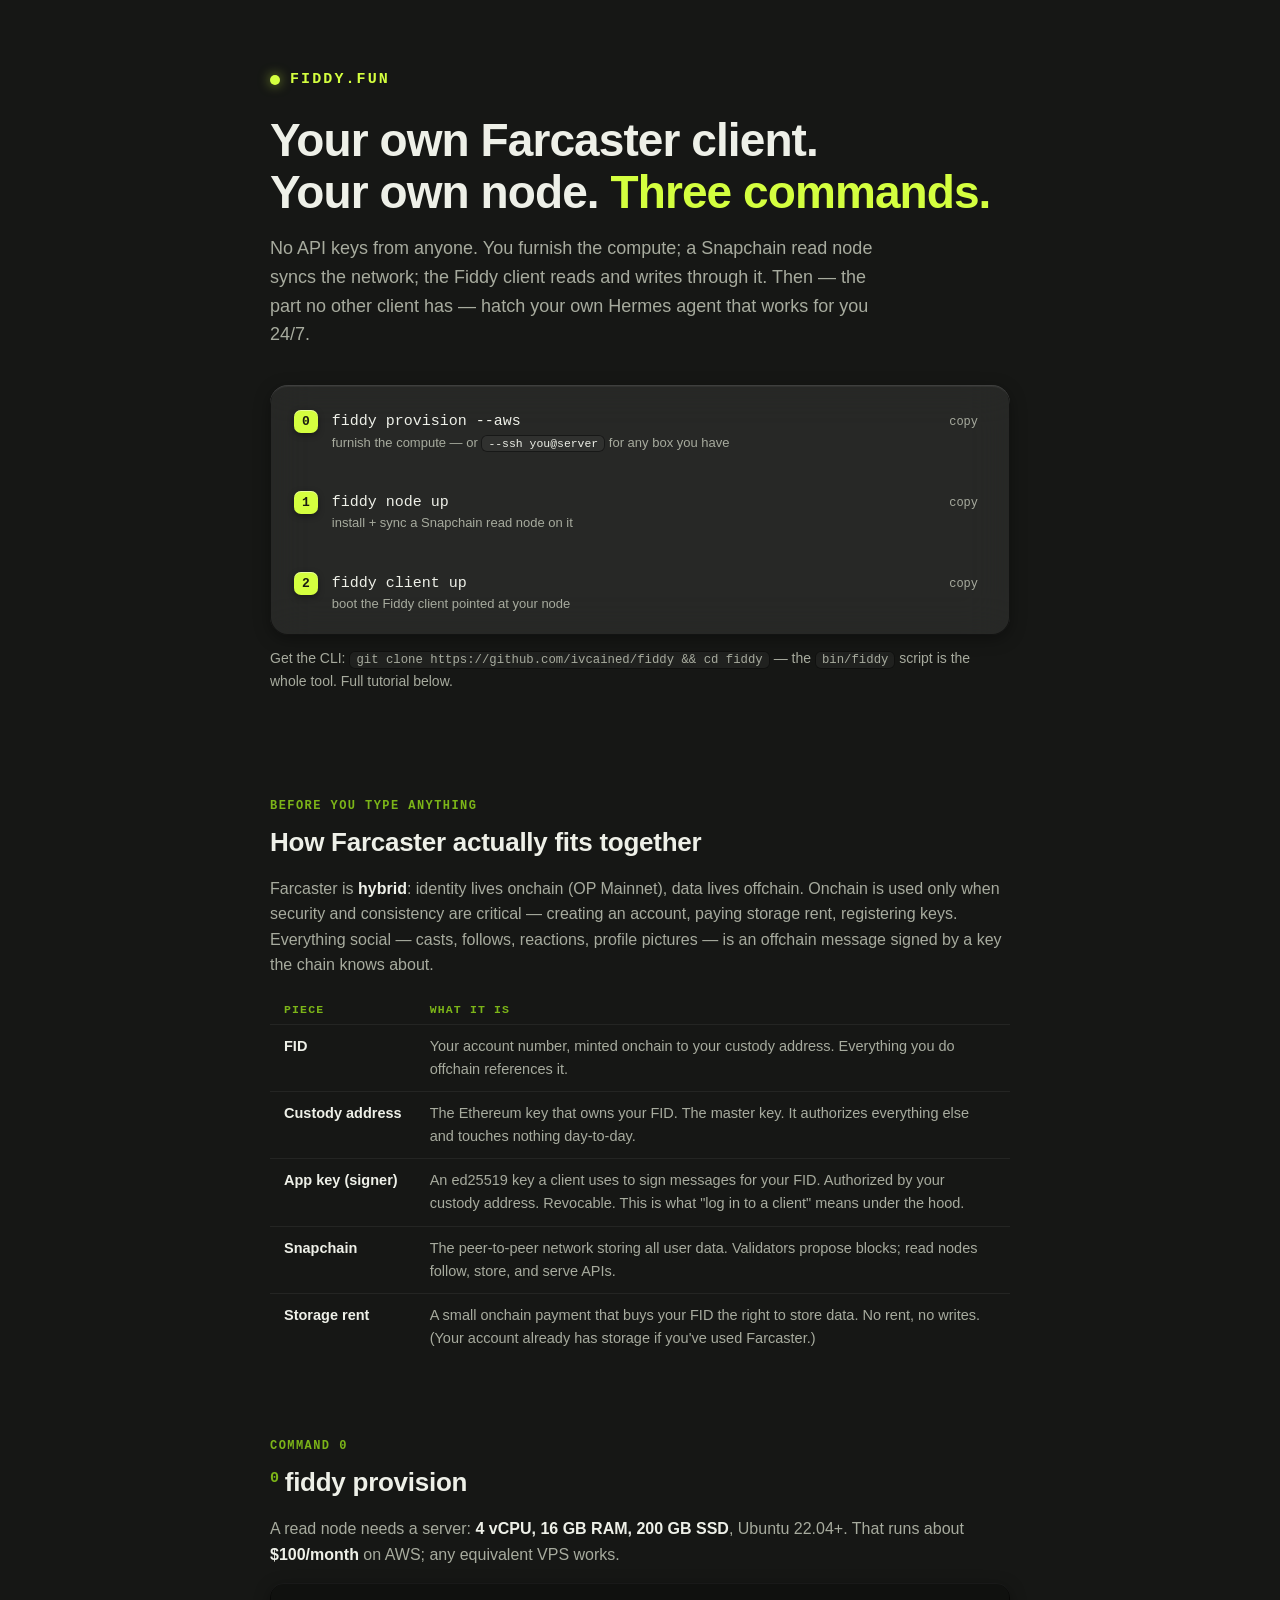
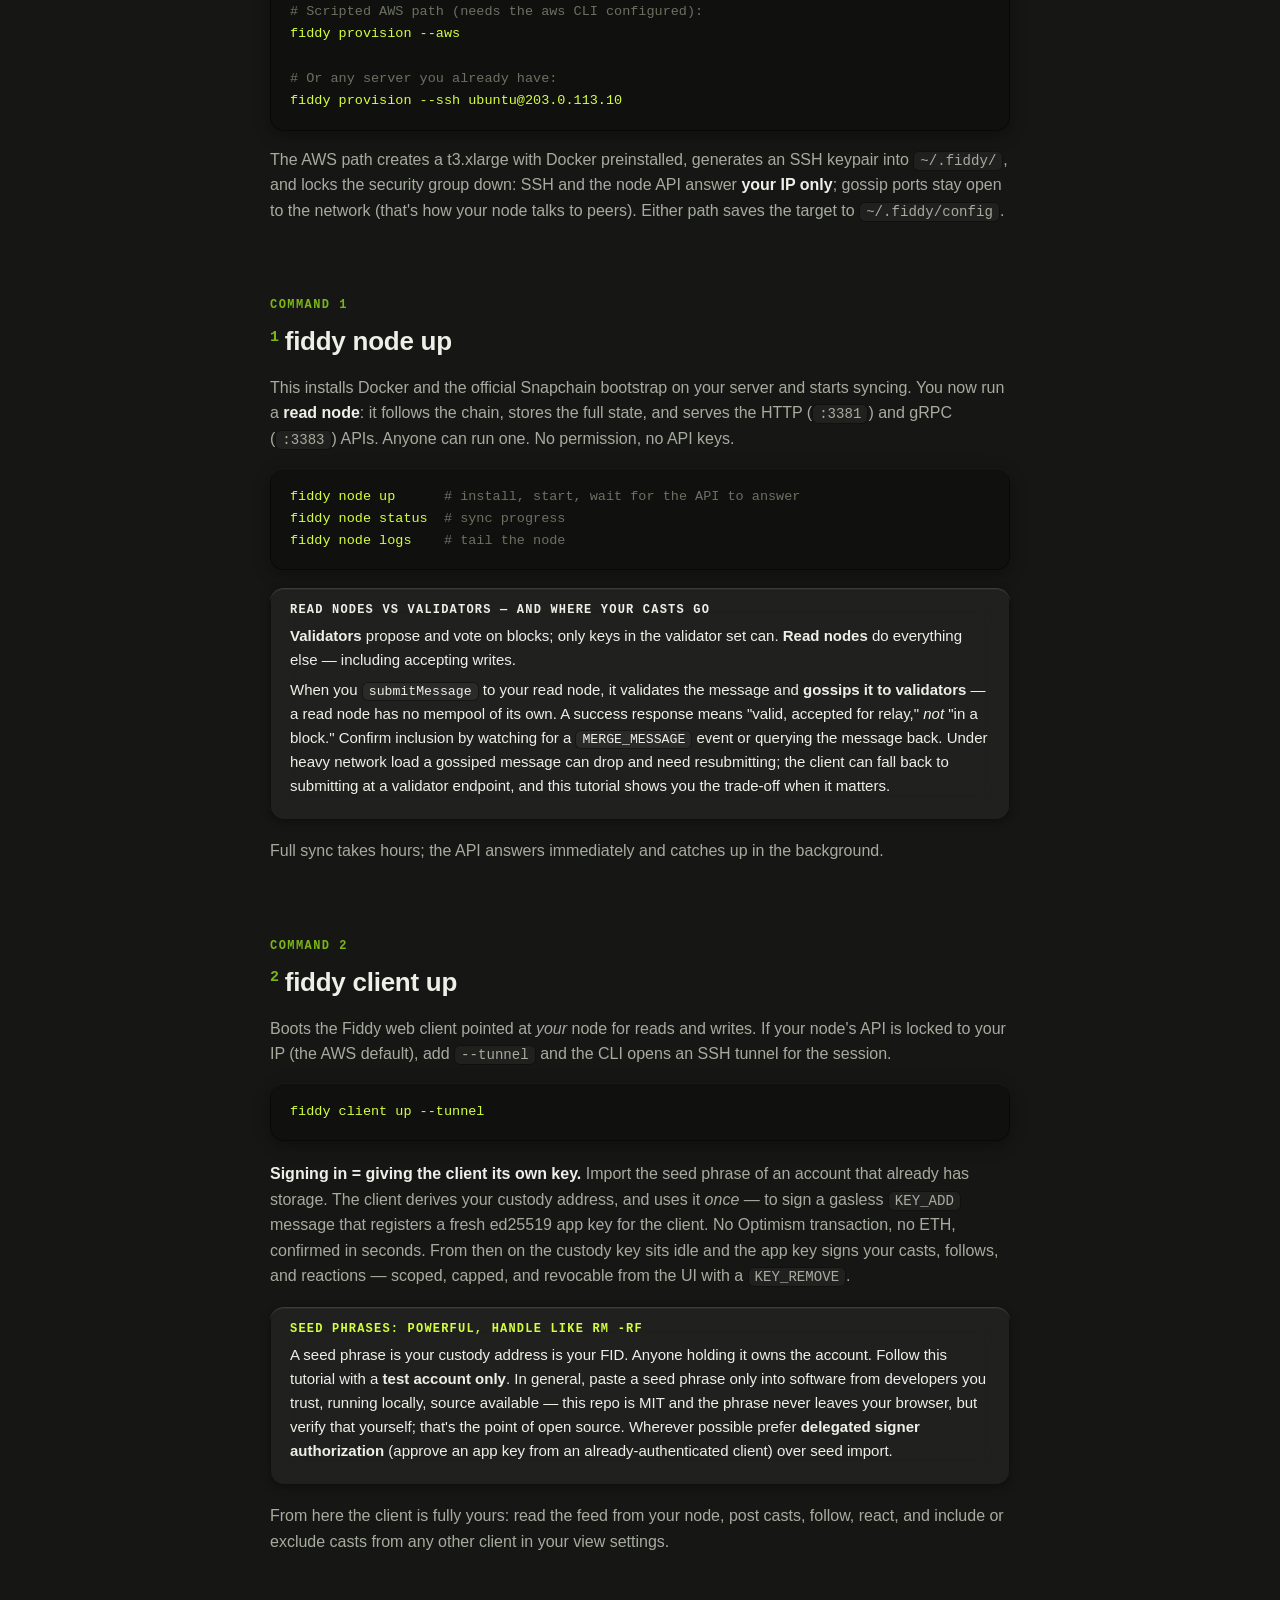
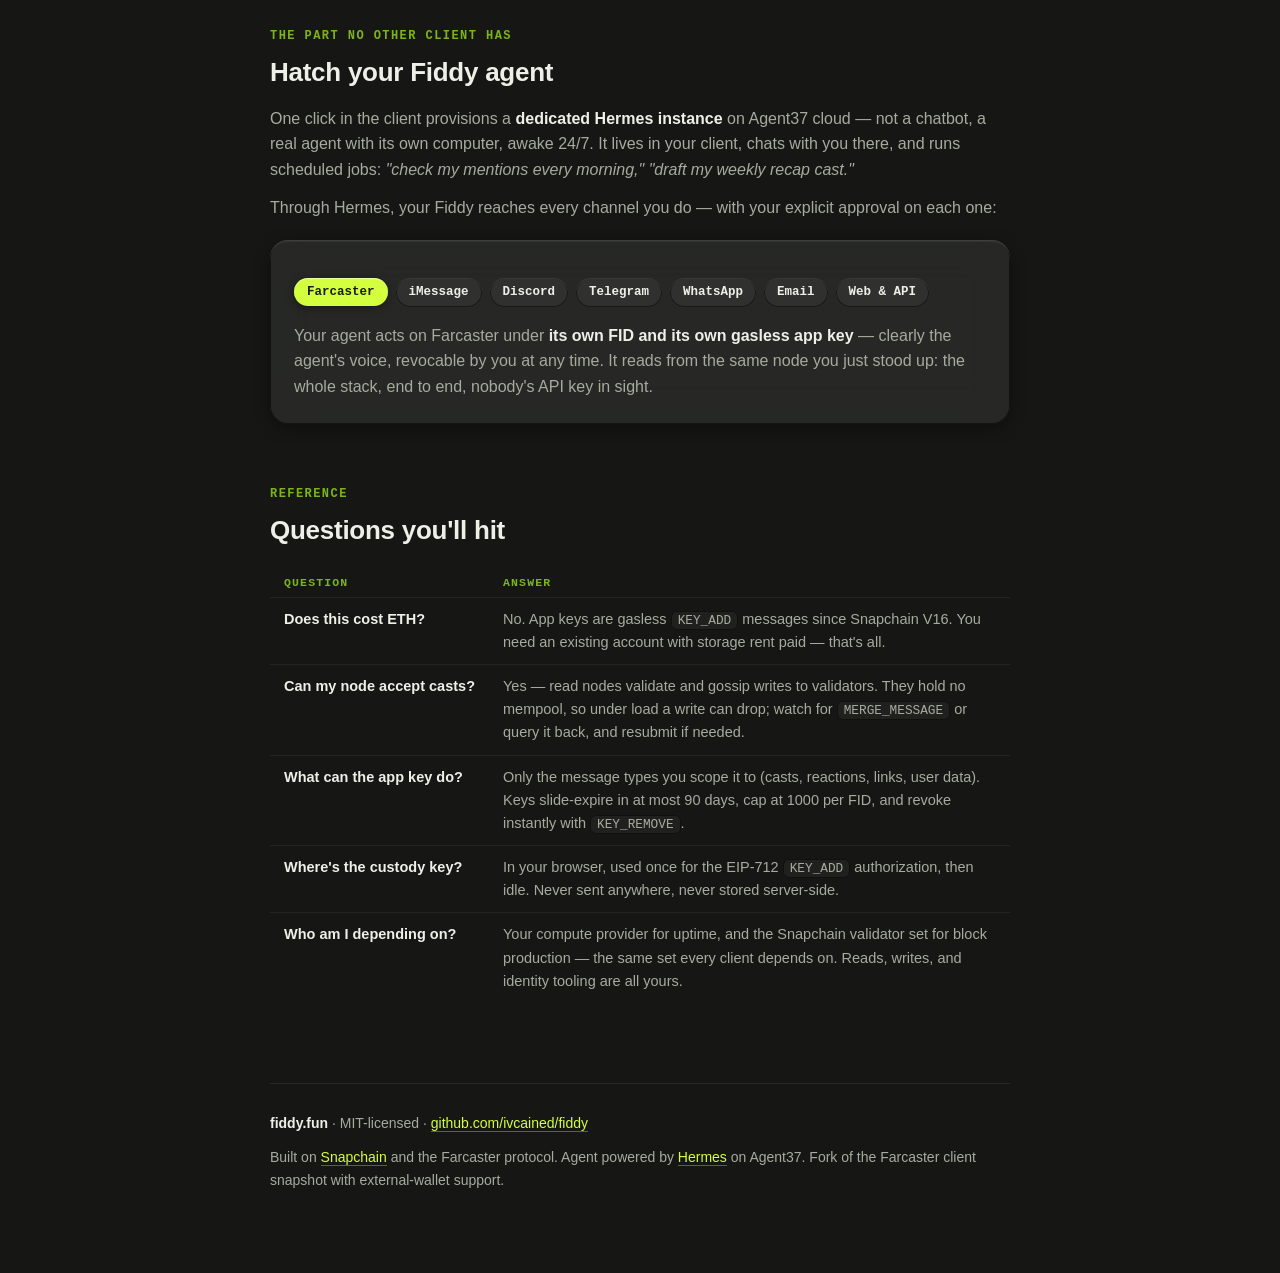
==== site/index.html @ efd17005 "feat: tutorial microsite — quickstart hero + full protocol walkthrough Solid Glass dark material, Fi" ====
<!DOCTYPE html>
<html lang="en">
<head>
<meta charset="utf-8">
<meta name="viewport" content="width=device-width, initial-scale=1">
<title>Fiddy — your own Farcaster client on your own node, in three commands</title>
<meta name="description" content="Provision compute, run a Snapchain read node, boot a client. No API keys, no third parties. Plus: your own Hermes agent inside the client.">
<meta property="og:title" content="Fiddy — three commands to your own Farcaster client">
<meta property="og:description" content="Your node. Your client. Your agent. No API keys.">
<style>
/* ---- Fiddy dark material: Solid Glass rules, hand-applied ----
   1. Finish at the edge: rim of light on top, hairline round, shade under.
   2. Heavy, not airy: neutral panes, blur never boosts colour.
   3. Depth is thickness: panel < card < popover.
   4. One state: hover/chosen/held share one small pane. */
:root {
  --ground: #161715;
  --ink: #eef0e8;
  --ink-dim: #a7ab9e;
  --lime: #d4ff3f;
  --lime-ink: #1a1c10;        /* dark ink on chartreuse — ~6:1, never light text */
  --lime-deep: #7cb518;       /* chartreuse darkened for text/icons on dark */
  --pane: rgba(255 255 255 / 0.045);
  --card: rgba(255 255 255 / 0.075);
  --popover: rgba(28 30 26 / 0.92);
  --rim: rgba(255 255 255 / 0.14);
  --inner: rgba(255 255 255 / 0.05);
  --edge: rgba(0 0 0 / 0.5);
  --shade: rgba(0 0 0 / 0.35);
  --mono: "SF Mono", ui-monospace, "JetBrains Mono", Menlo, monospace;
}
* { margin: 0; padding: 0; box-sizing: border-box; }
html { scroll-behavior: smooth; }
body {
  background: var(--ground); color: var(--ink);
  font: 16px/1.6 -apple-system, BlinkMacSystemFont, "Inter", "Segoe UI", sans-serif;
  -webkit-font-smoothing: antialiased;
}
::selection { background: var(--lime); color: var(--lime-ink); }

.pane {
  background: var(--pane);
  border-radius: 14px;
  box-shadow:
    inset 0 1px 0 var(--rim),
    inset 0 2px 0 var(--inner),
    inset 0 0 0 1px var(--edge),
    0 2px 8px var(--shade);
  backdrop-filter: blur(14px); -webkit-backdrop-filter: blur(14px);
}
.card {
  background: var(--card);
  border-radius: 18px;
  box-shadow:
    inset 0 1px 0 var(--rim),
    inset 0 2px 0 var(--inner),
    inset 0 0 0 1px var(--edge),
    0 4px 16px var(--shade);
  backdrop-filter: blur(20px); -webkit-backdrop-filter: blur(20px);
}
@media (prefers-reduced-transparency: reduce) {
  .pane, .card { backdrop-filter: none; -webkit-backdrop-filter: none; background: #23241f; }
}

.wrap { max-width: 780px; margin: 0 auto; padding: 0 20px; }

/* ---- hero ---- */
header.hero { padding: 72px 0 40px; }
.wordmark {
  font: 700 15px/1 var(--mono); letter-spacing: 0.14em; color: var(--lime);
  text-transform: uppercase; margin-bottom: 28px; display: flex; align-items: center; gap: 10px;
}
.wordmark .dot { width: 10px; height: 10px; border-radius: 50%; background: var(--lime);
  box-shadow: 0 0 12px rgba(212 255 63 / 0.6); }
h1 { font-size: clamp(30px, 6vw, 46px); line-height: 1.12; letter-spacing: -0.02em; font-weight: 750; }
h1 .lime { color: var(--lime); }
.lede { color: var(--ink-dim); font-size: 18px; margin-top: 16px; max-width: 34em; }

/* ---- quickstart ---- */
.quickstart { margin: 36px 0 8px; padding: 6px; }
.qs-cmd { display: flex; align-items: baseline; gap: 14px; padding: 16px 18px; border-radius: 12px; }
.qs-cmd + .qs-cmd { margin-top: 4px; }
.qs-cmd:hover, .qs-cmd:active { background: rgba(255 255 255 / 0.06); }  /* one state */
.qs-n { font: 700 13px/1 var(--mono); color: var(--lime-ink); background: var(--lime);
  border-radius: 7px; padding: 5px 8px; flex: none;
  box-shadow: inset 0 1px 0 rgba(255 255 255 / 0.45), 0 2px 6px var(--shade); }
.qs-cmd code { font: 500 15px/1.5 var(--mono); color: var(--ink); overflow-x: auto; white-space: nowrap; }
.qs-cmd small { display: block; font: 13px/1.4 -apple-system, sans-serif; color: var(--ink-dim); white-space: normal; }
.qs-copy { margin-left: auto; flex: none; font: 12px var(--mono); color: var(--ink-dim);
  background: none; border: none; cursor: pointer; padding: 6px 8px; border-radius: 8px; }
.qs-copy:hover { color: var(--lime); background: rgba(255 255 255 / 0.06); }

/* ---- sections ---- */
section { padding: 56px 0 8px; }
h2 { font-size: 26px; letter-spacing: -0.01em; margin-bottom: 6px; }
h2 .n { color: var(--lime-deep); font-family: var(--mono); font-size: 15px; vertical-align: super; margin-right: 6px; }
.kicker { font: 600 12px/1 var(--mono); letter-spacing: 0.12em; text-transform: uppercase; color: var(--lime-deep); margin-bottom: 10px; }
p { margin: 12px 0; }
p.dim, li { color: var(--ink-dim); }
strong { color: var(--ink); font-weight: 650; }
a { color: var(--lime); text-decoration: none; border-bottom: 1px solid rgba(212 255 63 / 0.35); }
a:hover { border-bottom-color: var(--lime); }
ul { padding-left: 22px; margin: 12px 0; }
li { margin: 6px 0; }
code.inline { font: 0.88em var(--mono); background: var(--pane); padding: 2px 7px; border-radius: 6px;
  box-shadow: inset 0 0 0 1px var(--edge); }

pre {
  font: 13.5px/1.65 var(--mono); color: var(--ink);
  background: #10110f; padding: 18px 20px; border-radius: 14px; overflow-x: auto;
  margin: 16px 0;
  box-shadow: inset 0 1px 0 rgba(255 255 255 / 0.07), inset 0 0 0 1px var(--edge), 0 4px 16px var(--shade);
}
pre .c { color: #6b7060; } pre .k { color: var(--lime); }

.note { padding: 16px 20px; margin: 18px 0; }
.note .t { font: 700 12px/1 var(--mono); letter-spacing: 0.1em; text-transform: uppercase; margin-bottom: 8px; }
.note.warn .t { color: var(--lime); }
.note p { margin: 6px 0; font-size: 15px; }

table { width: 100%; border-collapse: collapse; margin: 16px 0; font-size: 14.5px; }
th { text-align: left; font: 700 11.5px/1 var(--mono); letter-spacing: 0.1em; text-transform: uppercase;
  color: var(--lime-deep); padding: 10px 14px 8px; }
td { padding: 10px 14px; color: var(--ink-dim); border-top: 1px solid rgba(255 255 255 / 0.06); vertical-align: top; }
td:first-child { color: var(--ink); font-weight: 600; white-space: nowrap; }

/* ---- agent strip ---- */
.agent { margin-top: 20px; padding: 24px; }
.channels { display: flex; flex-wrap: wrap; gap: 8px; margin-top: 14px; }
.chip { font: 600 12.5px/1 var(--mono); color: var(--ink); padding: 8px 13px; border-radius: 999px;
  background: var(--pane);
  box-shadow: inset 0 1px 0 var(--rim), inset 0 0 0 1px var(--edge); }
.chip.hot { background: var(--lime); color: var(--lime-ink);
  box-shadow: inset 0 1px 0 rgba(255 255 255 / 0.45), 0 2px 8px var(--shade); }

footer { padding: 56px 0 72px; color: var(--ink-dim); font-size: 14px; }
footer .rule { height: 1px; background: rgba(255 255 255 / 0.08); margin-bottom: 28px; }

@media (max-width: 560px) {
  header.hero { padding: 48px 0 28px; }
  .qs-cmd { flex-wrap: wrap; }
  .qs-copy { margin-left: 0; }
}
</style>
</head>
<body>

<header class="hero"><div class="wrap">
  <div class="wordmark"><span class="dot"></span>fiddy.fun</div>
  <h1>Your own Farcaster client.<br>Your own node. <span class="lime">Three commands.</span></h1>
  <p class="lede">No API keys from anyone. You furnish the compute; a Snapchain read node
  syncs the network; the Fiddy client reads and writes through it. Then — the part no other
  client has — hatch your own Hermes agent that works for you 24/7.</p>

  <div class="card quickstart" id="quickstart">
    <div class="qs-cmd">
      <span class="qs-n">0</span>
      <span><code>fiddy provision --aws</code><small>furnish the compute — or <code class="inline">--ssh you@server</code> for any box you have</small></span>
      <button class="qs-copy" data-c="fiddy provision --aws">copy</button>
    </div>
    <div class="qs-cmd">
      <span class="qs-n">1</span>
      <span><code>fiddy node up</code><small>install + sync a Snapchain read node on it</small></span>
      <button class="qs-copy" data-c="fiddy node up">copy</button>
    </div>
    <div class="qs-cmd">
      <span class="qs-n">2</span>
      <span><code>fiddy client up</code><small>boot the Fiddy client pointed at your node</small></span>
      <button class="qs-copy" data-c="fiddy client up">copy</button>
    </div>
  </div>
  <p class="dim" style="font-size:14px">Get the CLI: <code class="inline">git clone https://github.com/ivcained/fiddy &amp;&amp; cd fiddy</code> — the <code class="inline">bin/fiddy</code> script is the whole tool. Full tutorial below.</p>
</div></header>

<section id="architecture"><div class="wrap">
  <div class="kicker">Before you type anything</div>
  <h2>How Farcaster actually fits together</h2>
  <p class="dim">Farcaster is <strong>hybrid</strong>: identity lives onchain (OP Mainnet), data lives offchain.
  Onchain is used only when security and consistency are critical — creating an account, paying storage rent,
  registering keys. Everything social — casts, follows, reactions, profile pictures — is an offchain message
  signed by a key the chain knows about.</p>
  <table>
    <tr><th>Piece</th><th>What it is</th></tr>
    <tr><td>FID</td><td>Your account number, minted onchain to your custody address. Everything you do offchain references it.</td></tr>
    <tr><td>Custody address</td><td>The Ethereum key that owns your FID. The master key. It authorizes everything else and touches nothing day-to-day.</td></tr>
    <tr><td>App key (signer)</td><td>An ed25519 key a client uses to sign messages for your FID. Authorized by your custody address. Revocable. This is what "log in to a client" means under the hood.</td></tr>
    <tr><td>Snapchain</td><td>The peer-to-peer network storing all user data. Validators propose blocks; read nodes follow, store, and serve APIs.</td></tr>
    <tr><td>Storage rent</td><td>A small onchain payment that buys your FID the right to store data. No rent, no writes. (Your account already has storage if you've used Farcaster.)</td></tr>
  </table>
</div></section>

<section id="step0"><div class="wrap">
  <div class="kicker">Command 0</div>
  <h2><span class="n">0</span>fiddy provision</h2>
  <p class="dim">A read node needs a server: <strong>4 vCPU, 16 GB RAM, 200 GB SSD</strong>, Ubuntu 22.04+.
  That runs about <strong>$100/month</strong> on AWS; any equivalent VPS works.</p>
  <pre><span class="c"># Scripted AWS path (needs the aws CLI configured):</span>
<span class="k">fiddy provision --aws</span>

<span class="c"># Or any server you already have:</span>
<span class="k">fiddy provision --ssh ubuntu@203.0.113.10</span></pre>
  <p class="dim">The AWS path creates a t3.xlarge with Docker preinstalled, generates an SSH keypair into
  <code class="inline">~/.fiddy/</code>, and locks the security group down: SSH and the node API answer
  <strong>your IP only</strong>; gossip ports stay open to the network (that's how your node talks to peers).
  Either path saves the target to <code class="inline">~/.fiddy/config</code>.</p>
</div></section>

<section id="step1"><div class="wrap">
  <div class="kicker">Command 1</div>
  <h2><span class="n">1</span>fiddy node up</h2>
  <p class="dim">This installs Docker and the official Snapchain bootstrap on your server and starts syncing.
  You now run a <strong>read node</strong>: it follows the chain, stores the full state, and serves the HTTP
  (<code class="inline">:3381</code>) and gRPC (<code class="inline">:3383</code>) APIs. Anyone can run one. No permission, no API keys.</p>
  <pre><span class="k">fiddy node up</span>      <span class="c"># install, start, wait for the API to answer</span>
<span class="k">fiddy node status</span>  <span class="c"># sync progress</span>
<span class="k">fiddy node logs</span>    <span class="c"># tail the node</span></pre>

  <div class="pane note">
    <div class="t">Read nodes vs validators — and where your casts go</div>
    <p><strong>Validators</strong> propose and vote on blocks; only keys in the validator set can. <strong>Read nodes</strong> do everything else — including accepting writes.</p>
    <p>When you <code class="inline">submitMessage</code> to your read node, it validates the message and <strong>gossips it to validators</strong> — a read node has no mempool of its own. A success response means "valid, accepted for relay," <em>not</em> "in a block." Confirm inclusion by watching for a <code class="inline">MERGE_MESSAGE</code> event or querying the message back. Under heavy network load a gossiped message can drop and need resubmitting; the client can fall back to submitting at a validator endpoint, and this tutorial shows you the trade-off when it matters.</p>
  </div>
  <p class="dim">Full sync takes hours; the API answers immediately and catches up in the background.</p>
</div></section>

<section id="step2"><div class="wrap">
  <div class="kicker">Command 2</div>
  <h2><span class="n">2</span>fiddy client up</h2>
  <p class="dim">Boots the Fiddy web client pointed at <em>your</em> node for reads and writes. If your node's API
  is locked to your IP (the AWS default), add <code class="inline">--tunnel</code> and the CLI opens an SSH tunnel for the session.</p>
  <pre><span class="k">fiddy client up --tunnel</span></pre>

  <p class="dim" style="margin-top:20px"><strong>Signing in = giving the client its own key.</strong> Import the seed phrase of an
  account that already has storage. The client derives your custody address, and uses it <em>once</em> — to sign a
  gasless <code class="inline">KEY_ADD</code> message that registers a fresh ed25519 app key for the client. No Optimism
  transaction, no ETH, confirmed in seconds. From then on the custody key sits idle and the app key signs your casts,
  follows, and reactions — scoped, capped, and revocable from the UI with a <code class="inline">KEY_REMOVE</code>.</p>

  <div class="pane note warn">
    <div class="t">Seed phrases: powerful, handle like rm -rf</div>
    <p>A seed phrase is your custody address is your FID. Anyone holding it owns the account. Follow this tutorial with a <strong>test account only</strong>. In general, paste a seed phrase only into software from developers you trust, running locally, source available — this repo is MIT and the phrase never leaves your browser, but verify that yourself; that's the point of open source. Wherever possible prefer <strong>delegated signer authorization</strong> (approve an app key from an already-authenticated client) over seed import.</p>
  </div>

  <p class="dim">From here the client is fully yours: read the feed from your node, post casts, follow, react,
  and include or exclude casts from any other client in your view settings.</p>
</div></section>

<section id="agent"><div class="wrap">
  <div class="kicker">The part no other client has</div>
  <h2>Hatch your Fiddy agent</h2>
  <p class="dim">One click in the client provisions a <strong>dedicated Hermes instance</strong> on Agent37 cloud —
  not a chatbot, a real agent with its own computer, awake 24/7. It lives in your client, chats with you there,
  and runs scheduled jobs: <em>"check my mentions every morning," "draft my weekly recap cast."</em></p>
  <p class="dim">Through Hermes, your Fiddy reaches every channel you do — with your explicit approval on each one:</p>
  <div class="card agent">
    <div class="channels">
      <span class="chip hot">Farcaster</span><span class="chip">iMessage</span><span class="chip">Discord</span>
      <span class="chip">Telegram</span><span class="chip">WhatsApp</span><span class="chip">Email</span><span class="chip">Web &amp; API</span>
    </div>
    <p class="dim" style="margin:16px 0 0">Your agent acts on Farcaster under <strong>its own FID and its own gasless app key</strong> —
    clearly the agent's voice, revocable by you at any time. It reads from the same node you just stood up:
    the whole stack, end to end, nobody's API key in sight.</p>
  </div>
</div></section>

<section id="faq"><div class="wrap">
  <div class="kicker">Reference</div>
  <h2>Questions you'll hit</h2>
  <table>
    <tr><th>Question</th><th>Answer</th></tr>
    <tr><td>Does this cost ETH?</td><td>No. App keys are gasless <code class="inline">KEY_ADD</code> messages since Snapchain V16. You need an existing account with storage rent paid — that's all.</td></tr>
    <tr><td>Can my node accept casts?</td><td>Yes — read nodes validate and gossip writes to validators. They hold no mempool, so under load a write can drop; watch for <code class="inline">MERGE_MESSAGE</code> or query it back, and resubmit if needed.</td></tr>
    <tr><td>What can the app key do?</td><td>Only the message types you scope it to (casts, reactions, links, user data). Keys slide-expire in at most 90 days, cap at 1000 per FID, and revoke instantly with <code class="inline">KEY_REMOVE</code>.</td></tr>
    <tr><td>Where's the custody key?</td><td>In your browser, used once for the EIP-712 <code class="inline">KEY_ADD</code> authorization, then idle. Never sent anywhere, never stored server-side.</td></tr>
    <tr><td>Who am I depending on?</td><td>Your compute provider for uptime, and the Snapchain validator set for block production — the same set every client depends on. Reads, writes, and identity tooling are all yours.</td></tr>
  </table>
</div></section>

<footer><div class="wrap">
  <div class="rule"></div>
  <p><strong style="color:var(--ink)">fiddy.fun</strong> · MIT-licensed · <a href="https://github.com/ivcained/fiddy">github.com/ivcained/fiddy</a></p>
  <p style="margin-top:8px">Built on <a href="https://snapchain.farcaster.xyz">Snapchain</a> and the Farcaster protocol. Agent powered by <a href="https://hermes-agent.nousresearch.com">Hermes</a> on Agent37. Fork of the Farcaster client snapshot with external-wallet support.</p>
</div></footer>

<script>
document.querySelectorAll('.qs-copy').forEach(b => b.addEventListener('click', () => {
  navigator.clipboard?.writeText(b.dataset.c).then(() => { b.textContent = 'copied'; setTimeout(() => b.textContent = 'copy', 1200); });
}));
</script>
</body>
</html>
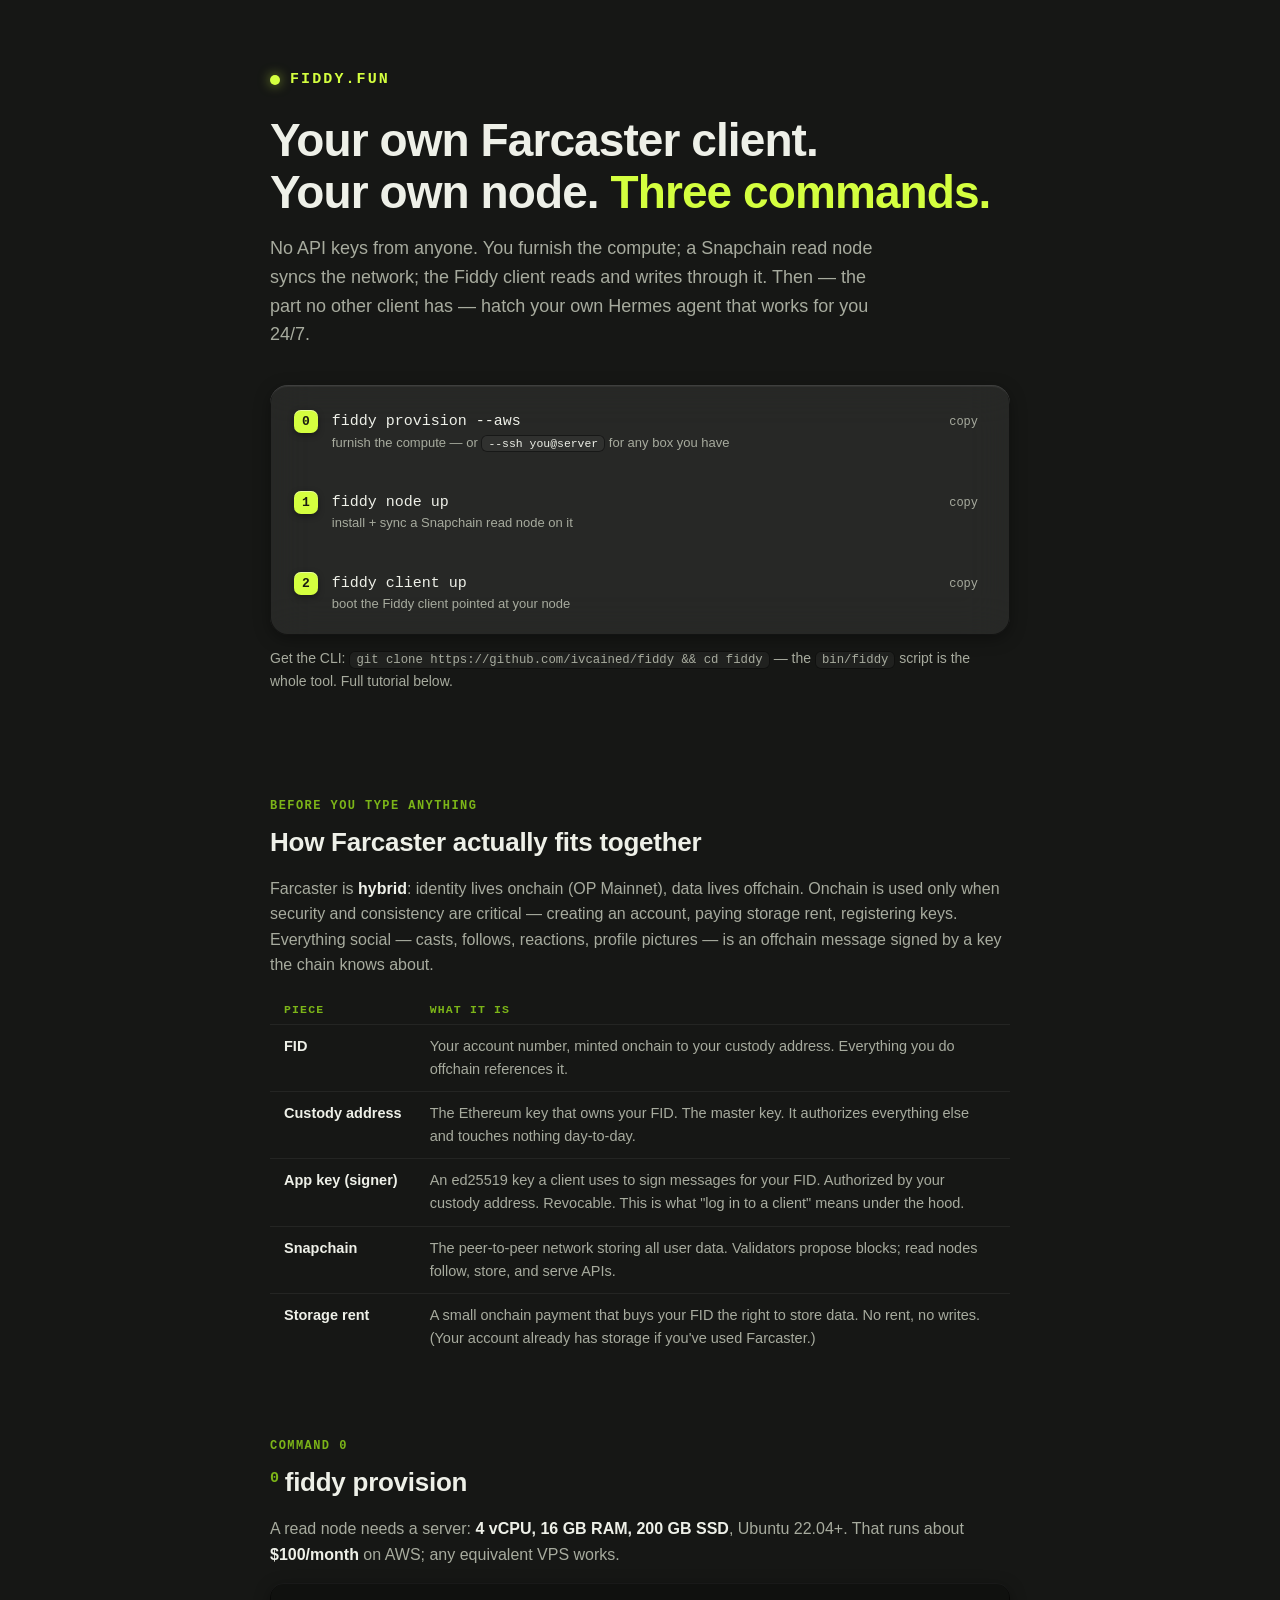
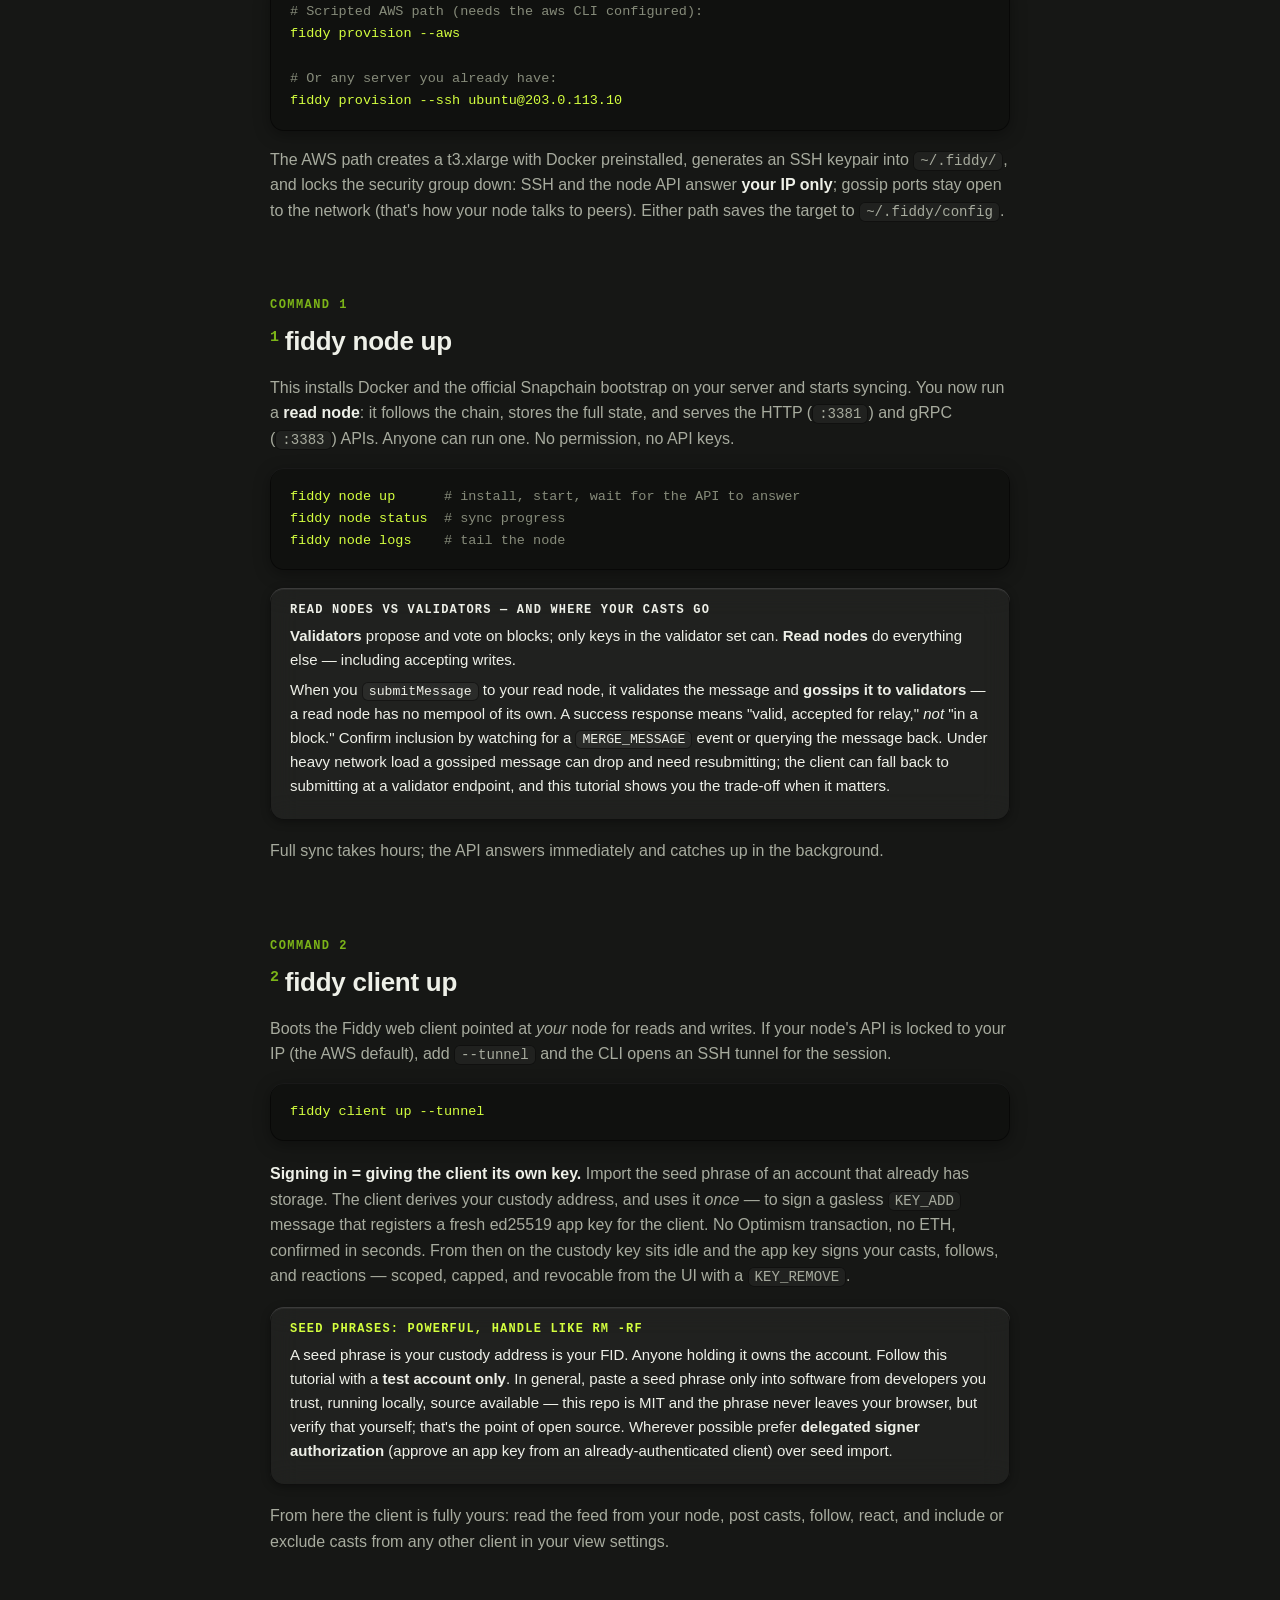
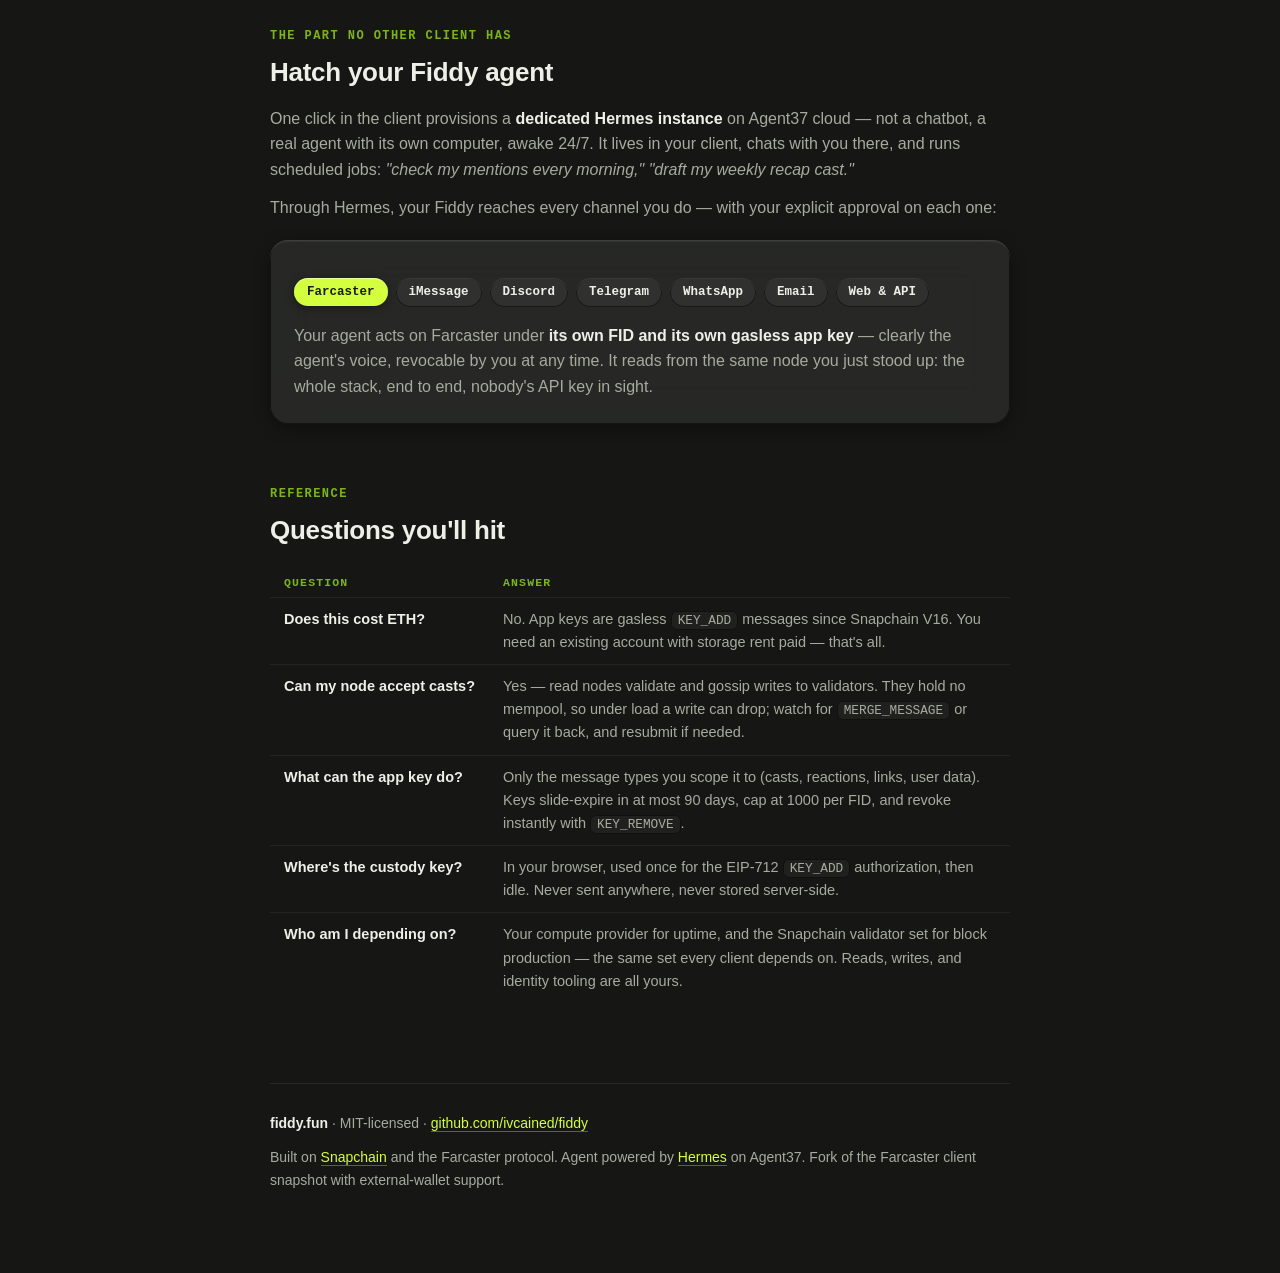
==== commit d4d9fb0a: "fix(site): README #safety anchor, AA code comments, html background, canonical /client The microsite" ====
--- a/site/index.html
+++ b/site/index.html
@@ -7,6 +7,8 @@
 <meta name="description" content="Provision compute, run a Snapchain read node, boot a client. No API keys, no third parties. Plus: your own Hermes agent inside the client.">
 <meta property="og:title" content="Fiddy — three commands to your own Farcaster client">
 <meta property="og:description" content="Your node. Your client. Your agent. No API keys.">
+<meta property="og:url" content="https://fiddy.fun/client">
+<link rel="canonical" href="https://fiddy.fun/client">
 <style>
 /* ---- Fiddy dark material: Solid Glass rules, hand-applied ----
    1. Finish at the edge: rim of light on top, hairline round, shade under.
@@ -20,6 +22,7 @@
   --lime: #d4ff3f;
   --lime-ink: #1a1c10;        /* dark ink on chartreuse — ~6:1, never light text */
   --lime-deep: #7cb518;       /* chartreuse darkened for text/icons on dark */
+  --cmt: #868b7a;             /* code comments — 5.4:1 on #10110f, AA */
   --pane: rgba(255 255 255 / 0.045);
   --card: rgba(255 255 255 / 0.075);
   --popover: rgba(28 30 26 / 0.92);
@@ -30,7 +33,7 @@
   --mono: "SF Mono", ui-monospace, "JetBrains Mono", Menlo, monospace;
 }
 * { margin: 0; padding: 0; box-sizing: border-box; }
-html { scroll-behavior: smooth; }
+html { scroll-behavior: smooth; background: var(--ground); }
 body {
   background: var(--ground); color: var(--ink);
   font: 16px/1.6 -apple-system, BlinkMacSystemFont, "Inter", "Segoe UI", sans-serif;
@@ -111,7 +114,7 @@
   margin: 16px 0;
   box-shadow: inset 0 1px 0 rgba(255 255 255 / 0.07), inset 0 0 0 1px var(--edge), 0 4px 16px var(--shade);
 }
-pre .c { color: #6b7060; } pre .k { color: var(--lime); }
+pre .c { color: var(--cmt); } pre .k { color: var(--lime); }
 
 .note { padding: 16px 20px; margin: 18px 0; }
 .note .t { font: 700 12px/1 var(--mono); letter-spacing: 0.1em; text-transform: uppercase; margin-bottom: 8px; }
@@ -236,7 +239,7 @@
   transaction, no ETH, confirmed in seconds. From then on the custody key sits idle and the app key signs your casts,
   follows, and reactions — scoped, capped, and revocable from the UI with a <code class="inline">KEY_REMOVE</code>.</p>
 
-  <div class="pane note warn">
+  <div class="pane note warn" id="safety">
     <div class="t">Seed phrases: powerful, handle like rm -rf</div>
     <p>A seed phrase is your custody address is your FID. Anyone holding it owns the account. Follow this tutorial with a <strong>test account only</strong>. In general, paste a seed phrase only into software from developers you trust, running locally, source available — this repo is MIT and the phrase never leaves your browser, but verify that yourself; that's the point of open source. Wherever possible prefer <strong>delegated signer authorization</strong> (approve an app key from an already-authenticated client) over seed import.</p>
   </div>
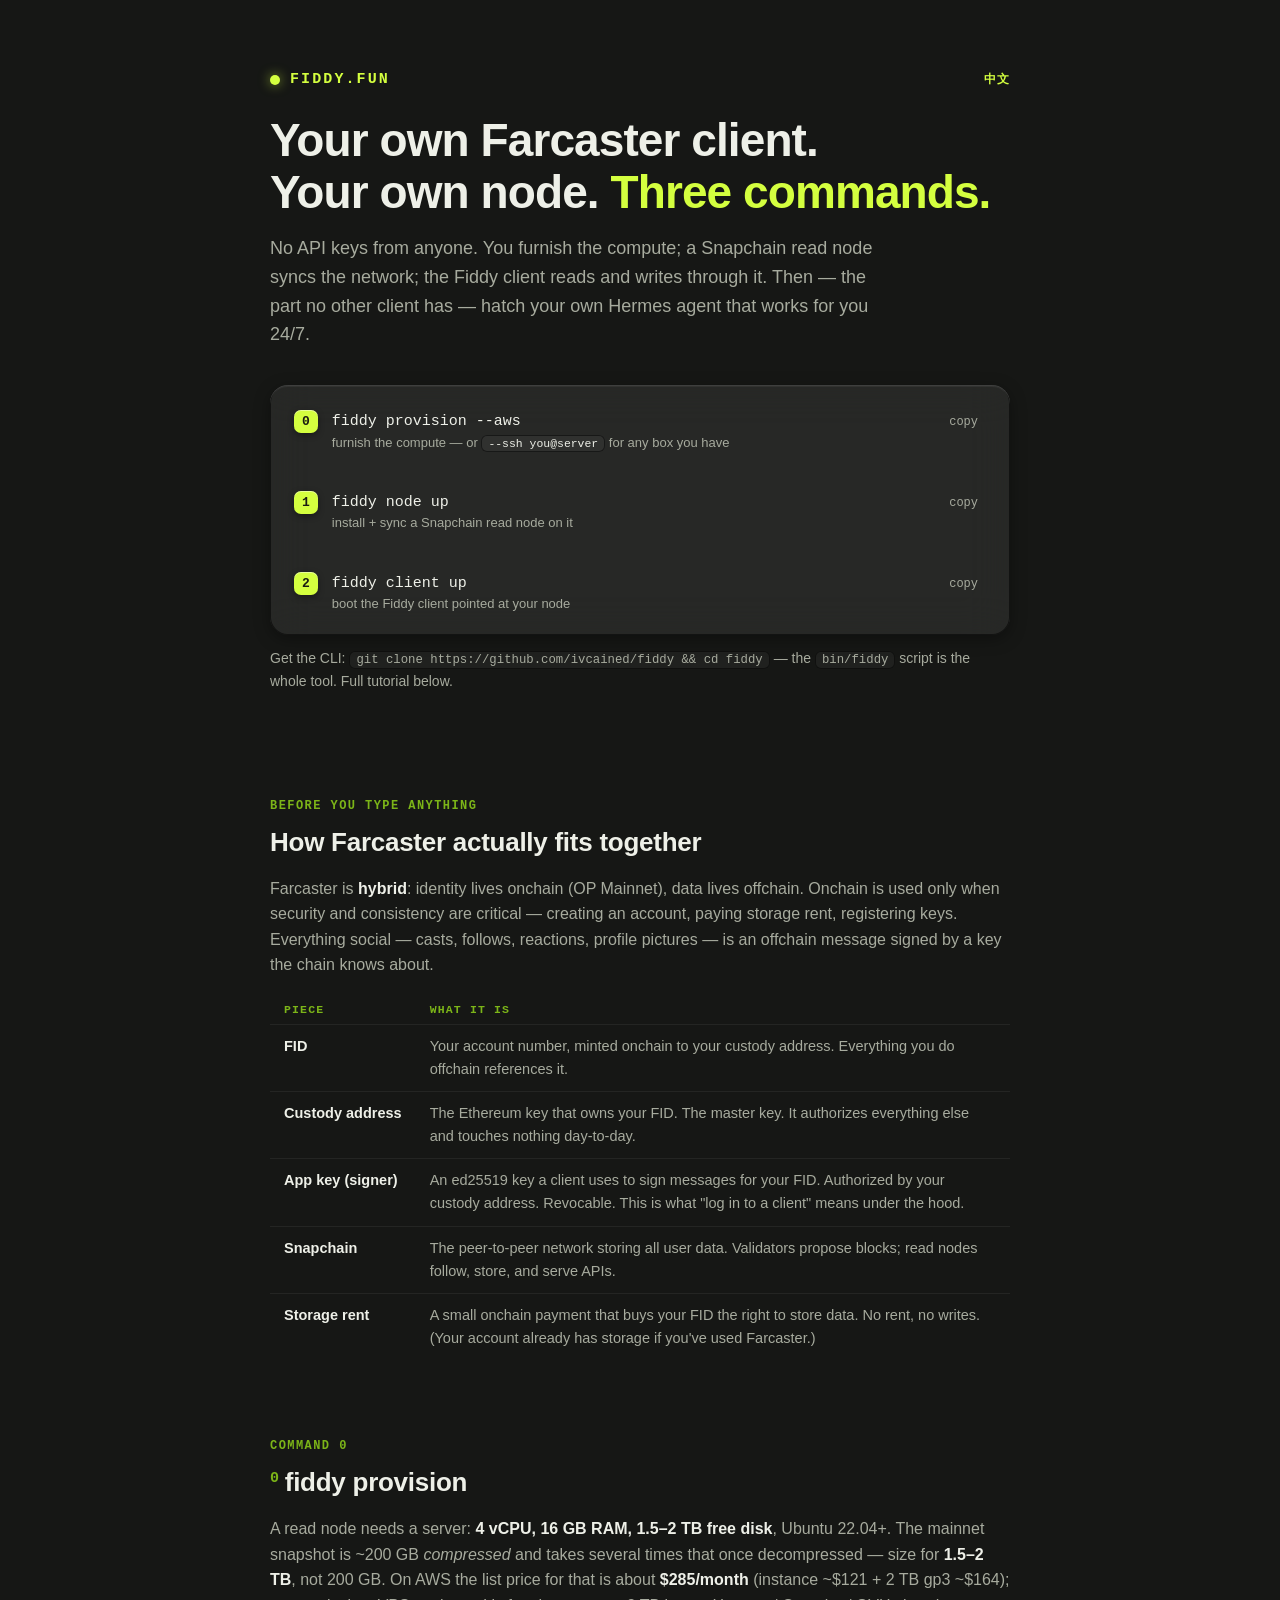
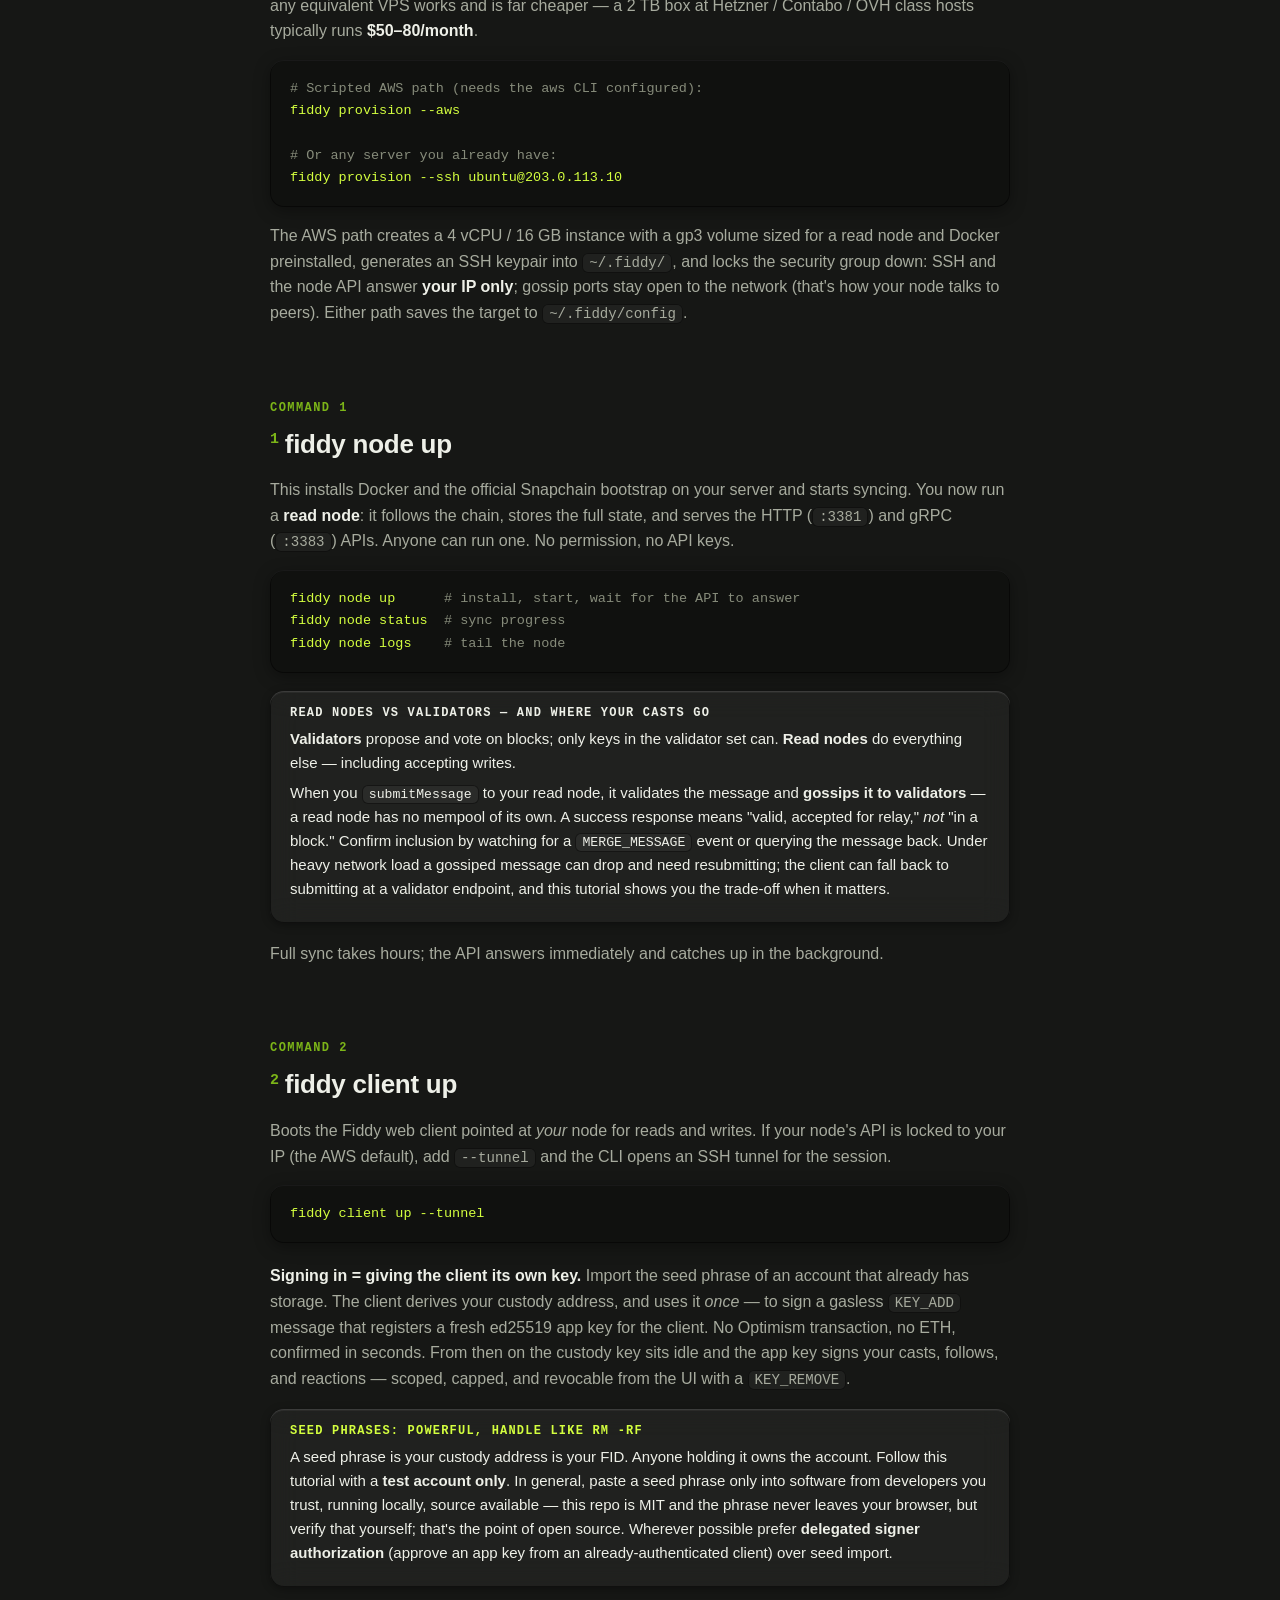
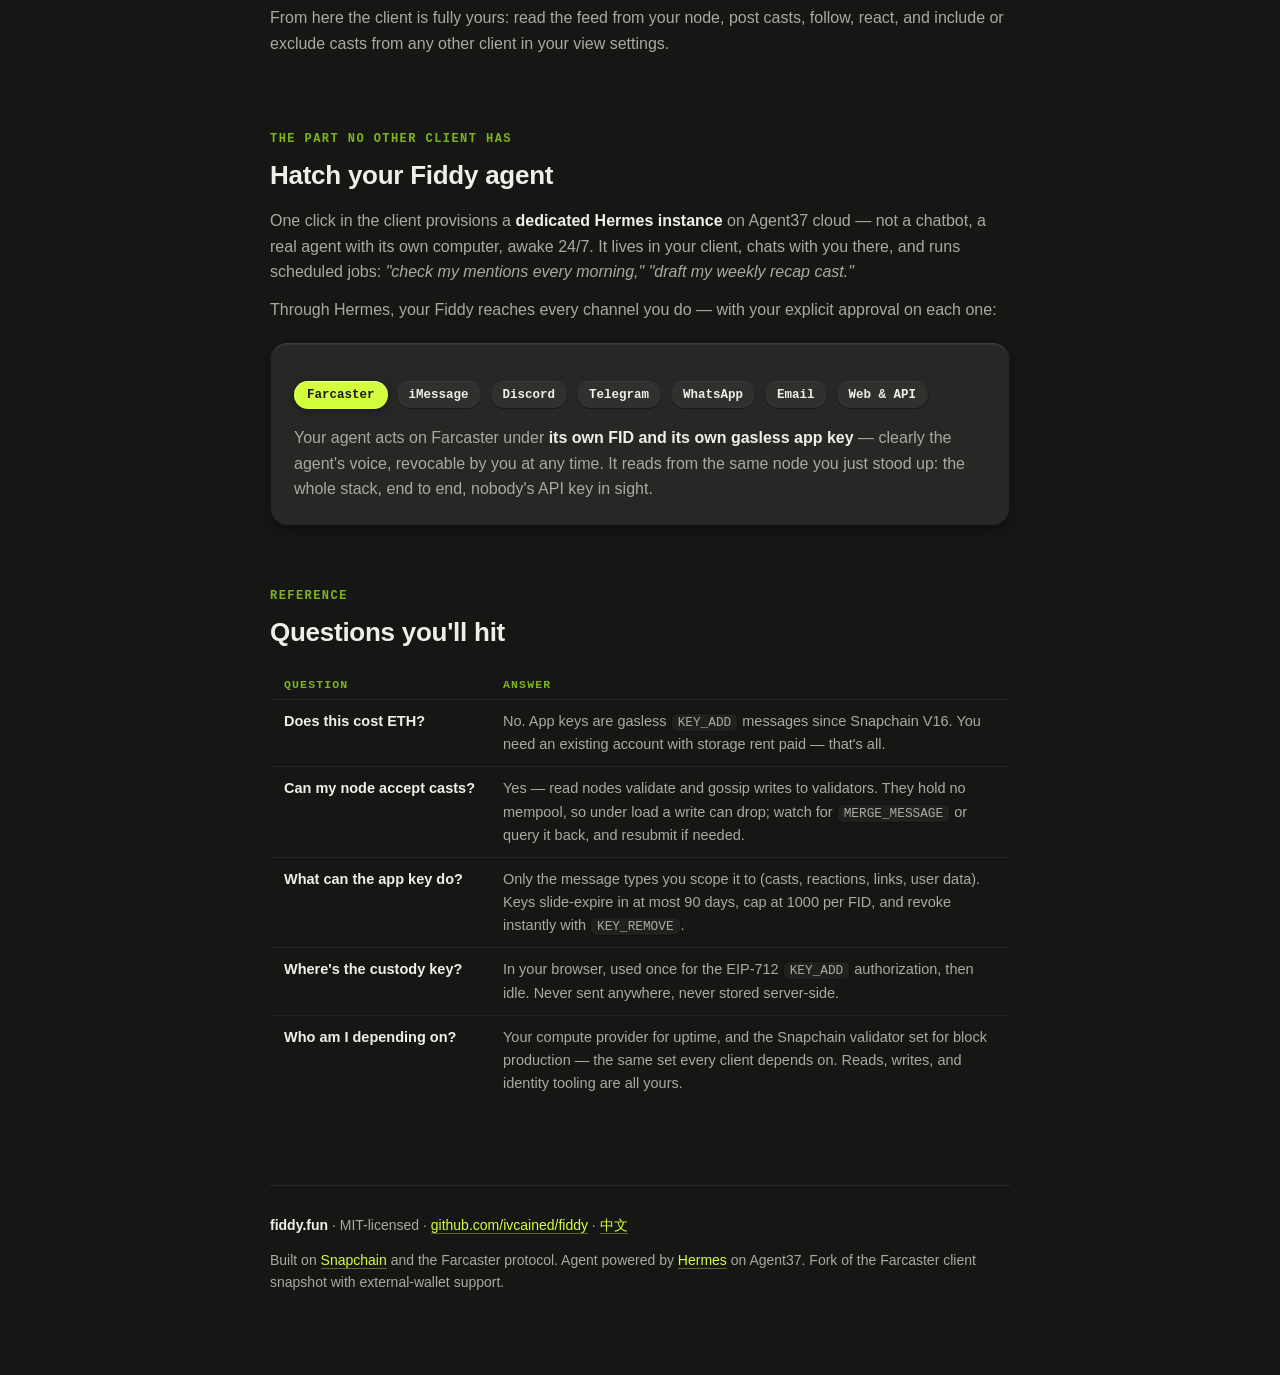
==== commit 8374eed1: "feat(site): Chinese tutorial at /client/zh, honest disk + price copy, reply sized to the cast byte l" ====
--- a/site/index.html
+++ b/site/index.html
@@ -9,6 +9,8 @@
 <meta property="og:description" content="Your node. Your client. Your agent. No API keys.">
 <meta property="og:url" content="https://fiddy.fun/client">
 <link rel="canonical" href="https://fiddy.fun/client">
+<link rel="alternate" hreflang="en" href="https://fiddy.fun/client">
+<link rel="alternate" hreflang="zh-Hans" href="https://fiddy.fun/client/zh">
 <style>
 /* ---- Fiddy dark material: Solid Glass rules, hand-applied ----
    1. Finish at the edge: rim of light on top, hairline round, shade under.
@@ -149,7 +151,9 @@
 <body>
 
 <header class="hero"><div class="wrap">
-  <div class="wordmark"><span class="dot"></span>fiddy.fun</div>
+  <div class="wordmark"><span class="dot"></span>fiddy.fun
+    <a href="/client/zh" hreflang="zh-Hans" style="margin-left:auto;border:0;font:600 12px/1 var(--mono);letter-spacing:0.1em">中文</a>
+  </div>
   <h1>Your own Farcaster client.<br>Your own node. <span class="lime">Three commands.</span></h1>
   <p class="lede">No API keys from anyone. You furnish the compute; a Snapchain read node
   syncs the network; the Fiddy client reads and writes through it. Then — the part no other
@@ -195,14 +199,20 @@
 <section id="step0"><div class="wrap">
   <div class="kicker">Command 0</div>
   <h2><span class="n">0</span>fiddy provision</h2>
-  <p class="dim">A read node needs a server: <strong>4 vCPU, 16 GB RAM, 200 GB SSD</strong>, Ubuntu 22.04+.
-  That runs about <strong>$100/month</strong> on AWS; any equivalent VPS works.</p>
+  <p class="dim">A read node needs a server: <strong>4 vCPU, 16 GB RAM, 1.5&ndash;2 TB free disk</strong>, Ubuntu 22.04+.
+  The mainnet snapshot is ~200 GB <em>compressed</em> and takes several times that once decompressed &mdash; size for
+  <strong>1.5&ndash;2 TB</strong>, not 200 GB. On AWS the list price for that is about <strong>$285/month</strong>
+  (instance ~$121 + 2 TB gp3 ~$164); any equivalent VPS works and is far cheaper &mdash; a 2 TB box at Hetzner /
+  Contabo / OVH class hosts typically runs <strong>$50&ndash;80/month</strong>.</p>
+  <!-- Keep the @ as &#64;: Cloudflare Scrape Shield rewrites literal addresses into a
+       span that needs its decoder script, which this page's CSP blocks — the command
+       would render as "[email protected]" live. -->
   <pre><span class="c"># Scripted AWS path (needs the aws CLI configured):</span>
 <span class="k">fiddy provision --aws</span>
 
 <span class="c"># Or any server you already have:</span>
-<span class="k">fiddy provision --ssh ubuntu@203.0.113.10</span></pre>
-  <p class="dim">The AWS path creates a t3.xlarge with Docker preinstalled, generates an SSH keypair into
+<span class="k">fiddy provision --ssh ubuntu&#64;203.0.113.10</span></pre>
+  <p class="dim">The AWS path creates a 4 vCPU / 16 GB instance with a gp3 volume sized for a read node and Docker preinstalled, generates an SSH keypair into
   <code class="inline">~/.fiddy/</code>, and locks the security group down: SSH and the node API answer
   <strong>your IP only</strong>; gossip ports stay open to the network (that's how your node talks to peers).
   Either path saves the target to <code class="inline">~/.fiddy/config</code>.</p>
@@ -281,7 +291,7 @@
 
 <footer><div class="wrap">
   <div class="rule"></div>
-  <p><strong style="color:var(--ink)">fiddy.fun</strong> · MIT-licensed · <a href="https://github.com/ivcained/fiddy">github.com/ivcained/fiddy</a></p>
+  <p><strong style="color:var(--ink)">fiddy.fun</strong> · MIT-licensed · <a href="https://github.com/ivcained/fiddy">github.com/ivcained/fiddy</a> · <a href="/client/zh" hreflang="zh-Hans">中文</a></p>
   <p style="margin-top:8px">Built on <a href="https://snapchain.farcaster.xyz">Snapchain</a> and the Farcaster protocol. Agent powered by <a href="https://hermes-agent.nousresearch.com">Hermes</a> on Agent37. Fork of the Farcaster client snapshot with external-wallet support.</p>
 </div></footer>
 
